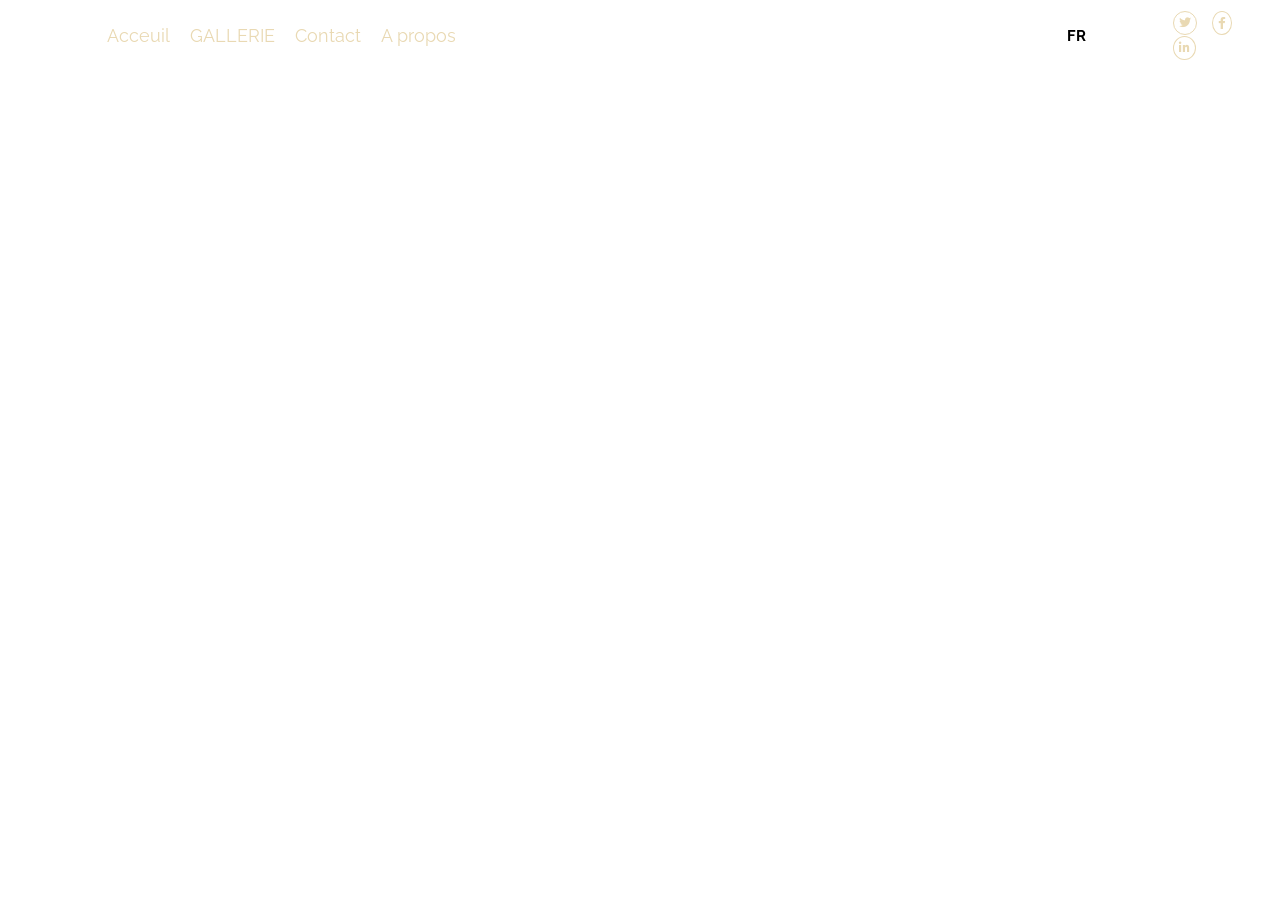
==== index.html @ 1fc429e8 "add the main file" ====
<!DOCTYPE html>
<html lang="en">
<head>
    <meta charset="UTF-8">
    <meta name="viewport" content="width=device-width, initial-scale=1.0">
    <title>Document</title>
    <link rel="stylesheet" href="design/style.css">
    <link rel="stylesheet" href="design/all.min.css">
    <link rel="preconnect" href="https://fonts.googleapis.com">
<link rel="preconnect" href="https://fonts.gstatic.com" crossorigin>
<link href="https://fonts.googleapis.com/css2?family=Raleway:wght@100;200;300;400;500;600;700;800;900&display=swap" rel="stylesheet">
</head>
<body>
    <header>
        <ul>
            <li>Acceuil</li>
            <li>GALLERIE</li>
            <li>Contact</li>
            <li>A propos</li>
        </ul>
        <div class="lang">
            <h5>FR</h5>
        </div>
        <div class="social">
            <a href="#"><i class="fa-brands fa-twitter"></i></a>
            <a href="#"><i class="fa-brands fa-facebook-f"></i></a>
            <a href="#"><i class="fa-brands fa-linkedin-in"></i></a>
        </div>
    </header>
</body>
</html>
---- design/style.css ----
*{
    box-sizing: border-box;
    margin: 0;
    padding: 0;
}
body{
    font-family: 'Raleway', sans-serif;
}
:root{
    --main-color:#e9d9b3;
}
header{
    display:grid;
    grid-template-columns: repeat(12,minmax(0,1fr));
    justify-content: center;
    align-items: center;
    height: 70px;
    font-weight: 400;
    font-size: 18px;
}
header ul{
    list-style: none;
    grid-column: 2/6;
    display: flex;
}
header ul li{
    margin-right: 20px;
    color: var(--main-color);
}
header .lang{
    grid-column: 11/12;
}
head .lang h5{
    color: var(--main-color);
}
header .social{
    grid-column: 12/13;
}
header .social a{
    color: var(--main-color);
    margin-right: 10px;
    
}
header .social a i{
    font-size: 12px;
    border: 1px solid var(--main-color);
    padding: 5px;
    border-radius: 50%;
}
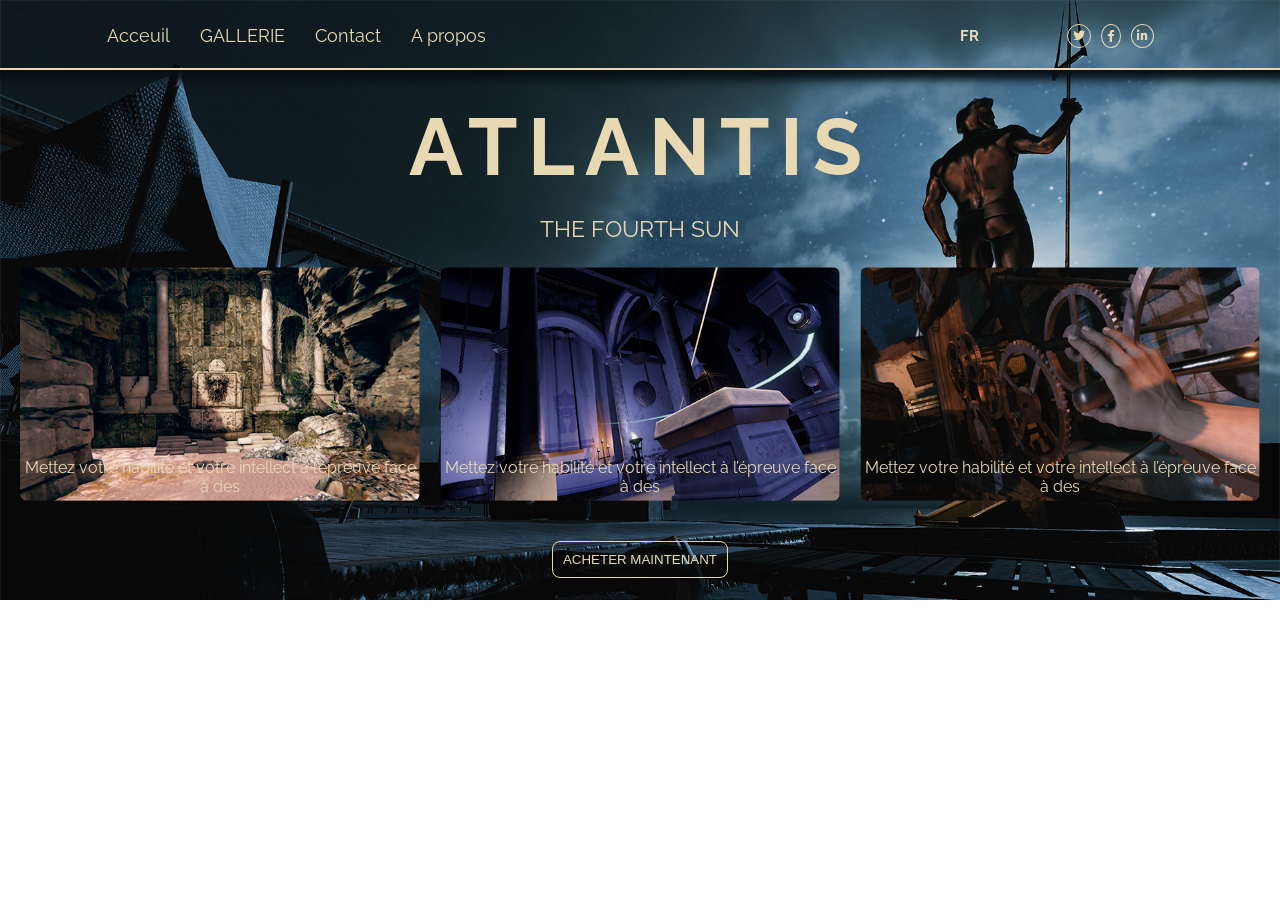
==== commit 60d3b692: "add the initial files" ====
--- a/index.html
+++ b/index.html
@@ -22,10 +22,35 @@
             <h5>FR</h5>
         </div>
         <div class="social">
+            <ul>
             <a href="#"><i class="fa-brands fa-twitter"></i></a>
             <a href="#"><i class="fa-brands fa-facebook-f"></i></a>
             <a href="#"><i class="fa-brands fa-linkedin-in"></i></a>
+        </ul>
         </div>
     </header>
+    <div class="main">
+        <div class="container">
+            <div class="title">Atlantis</div>
+            <div class="demi-title">the fourth sun</div>
+            <div class="boxs">
+            <div class="box">
+                <img src="design/main-1.png" alt="">
+                <p>Mettez votre habilité et votre intellect à l’épreuve face à des</p>
+            </div>
+            <div class="box">
+                <img src="design/main-2.png" alt="">
+                <p>Mettez votre habilité et votre intellect à l’épreuve face à des</p>
+            </div>
+            <div class="box">
+                <img src="design/main-3.png" alt="">
+                <p>Mettez votre habilité et votre intellect à l’épreuve face à des</p>
+            </div>
+        </div>
+        <div class="button">
+        <button>acheter maintenant</button>
+    </div>
+        </div>
+    </div>
 </body>
 </html>
--- a/design/style.css
+++ b/design/style.css
@@ -17,6 +17,9 @@
     height: 70px;
     font-weight: 400;
     font-size: 18px;
+    position: relative;
+    box-shadow: 0 0 9px 10px #061016;
+    z-index: 3;
 }
 header ul{
     list-style: none;
@@ -24,26 +27,127 @@
     display: flex;
 }
 header ul li{
-    margin-right: 20px;
+    margin-right: 30px;
     color: var(--main-color);
 }
 header .lang{
-    grid-column: 11/12;
+    grid-column: 10/11;
 }
-head .lang h5{
+header .lang h5{
     color: var(--main-color);
 }
 header .social{
-    grid-column: 12/13;
+    grid-column: 11/12;
+    display: flex;
+    flex-wrap: nowrap;
 }
 header .social a{
     color: var(--main-color);
     margin-right: 10px;
-    
+
 }
 header .social a i{
     font-size: 12px;
     border: 1px solid var(--main-color);
     padding: 5px;
     border-radius: 50%;
+}
+header::after{
+    content: "";
+    position: absolute;
+    width: 100%;
+    height: 2px;
+    background-color: var(--main-color);
+    bottom: 0;
+}
+/* ------------------ main -----------------------  */
+.main{
+    height: 600px;
+    background: url('./main.png');
+    background-size: cover;
+    width: 100%;
+    height: 600px;
+    position: absolute;
+    top: 0;
+}
+.container{
+    margin: 0 auto;
+}
+@media(min-width:767px){
+    .container{
+        width: 650px;
+    }
+
+}
+@media(min-width:950px){
+    .container{
+        width: 940px;
+    }
+
+}
+@media(min-width:1200px){
+    .container{
+        width: 1150px;
+    }
+
+}
+.main .container .title{
+    color: var(--main-color);
+    font-size: 80px;
+    font-weight: bold;
+    text-align: center;
+    letter-spacing: 10px;
+    position: absolute;
+    top: 100px;
+    left: 50%;
+    transform: translateX(-50%);
+    text-transform: uppercase;
+
+}
+.main .container .demi-title{
+    color: var(--main-color);
+    text-align: center;
+    position: relative;
+    top: 215px;
+    font-size: 23px;
+    text-transform: uppercase;
+    font-weight: 400;
+}
+/* -------------------- boxes -------------------------------------  */
+.main .container .boxs{
+    display: flex;
+    justify-content: center;
+    flex-wrap: nowrap;
+    position: relative;
+    top: 230px;
+}
+.main .container .boxs .box{
+    margin: 10px;
+
+    position: relative;
+}
+.main .container .boxs .box img{
+    width: 400px;
+    height: 100%;
+    border-radius: 8px;
+}
+.main .container .boxs .box p {
+position: absolute;
+color: var(--main-color);
+bottom: 0;
+text-align: center;
+margin: 0 4px 5px 4px;
+}
+.main .container .button{
+    text-align: center;
+    position: relative;
+    bottom: -260px;
+}
+.main .container .button button{
+    padding: 10px;
+    background: transparent;
+    color: var(--main-color);
+    border: 1px solid var(--main-color);
+    text-transform: uppercase;
+    border-radius: 8px;
 }
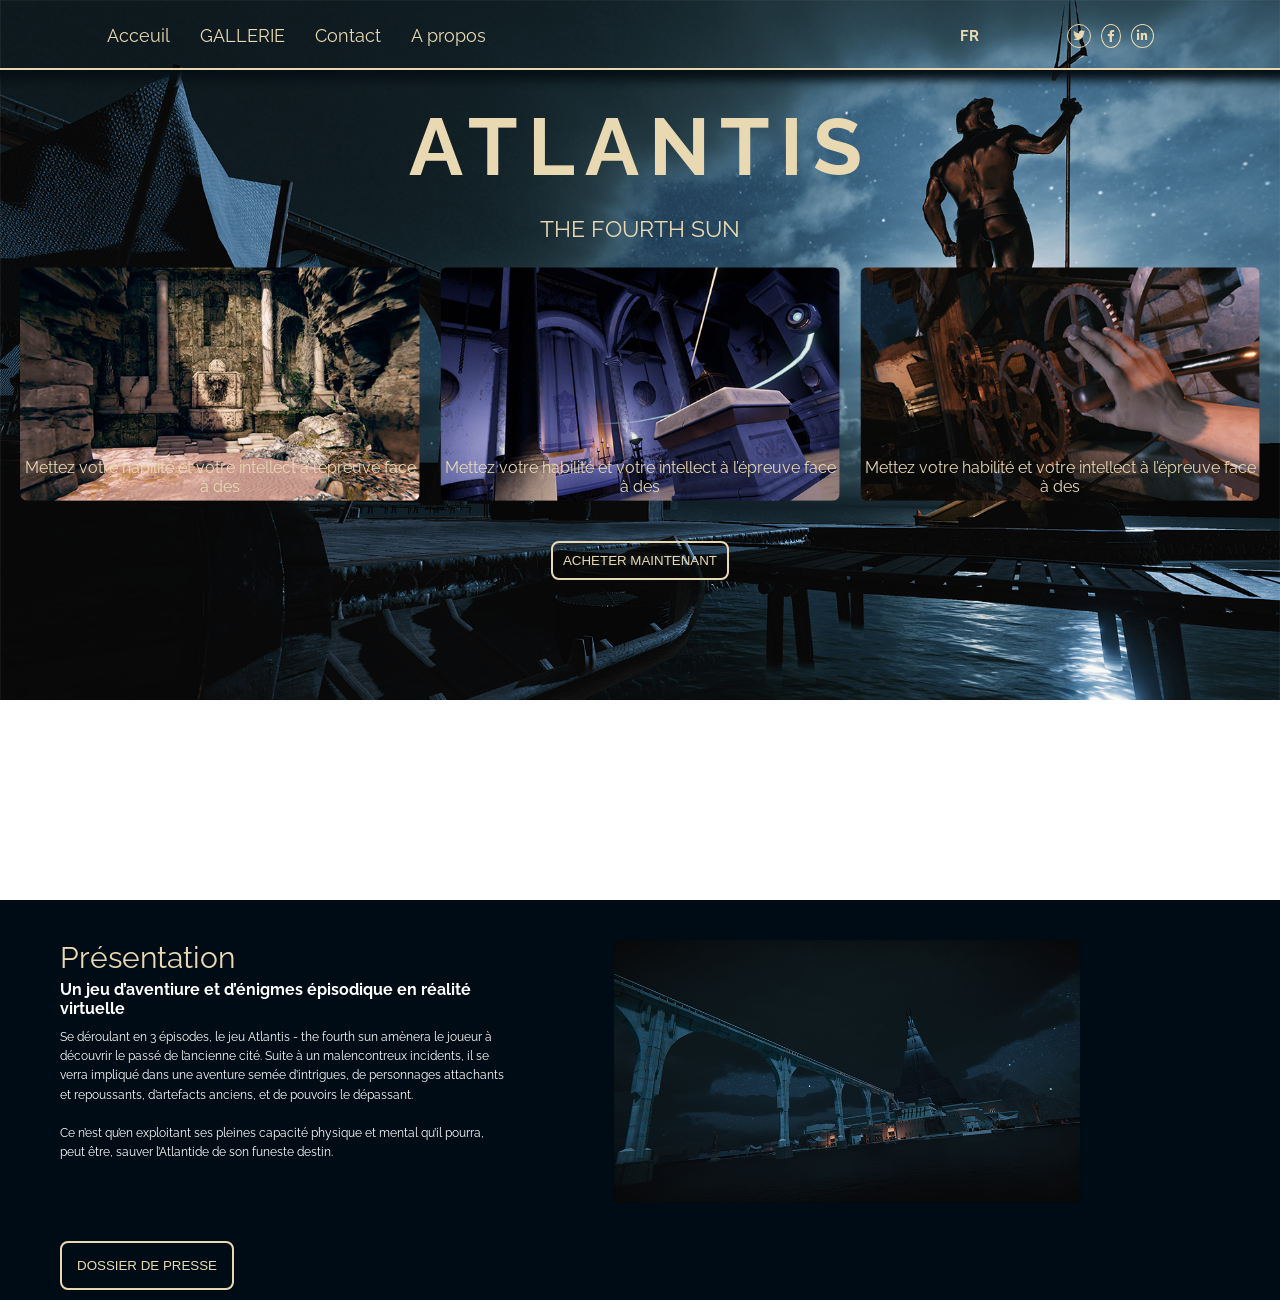
==== commit 3de09b3c: "add section presentation" ====
--- a/index.html
+++ b/index.html
@@ -52,5 +52,22 @@
     </div>
         </div>
     </div>
+    <!-- -------- pre ------------------ -->
+    <div class="presentation">
+        <div class="content">
+        <div class="text">
+        <h3>présentation</h3>
+        <h5>Un jeu d’aventiure et d’énigmes épisodique en réalité virtuelle</h5>
+        <p>Se déroulant en 3 épisodes, le jeu Atlantis - the fourth sun amènera le joueur à découvrir le passé de l’ancienne cité. Suite à un malencontreux incidents, il se verra impliqué dans une aventure semée d’intrigues, de personnages attachants et repoussants, d’artefacts anciens, et de pouvoirs le dépassant.
+           <br><br>
+            Ce n’est qu’en exploitant ses pleines capacité physique et mental qu’il pourra, peut être, sauver l’Atlantide de son funeste destin.</p>
+    </div>
+    <div class="image">
+        <img src="./design/prese.png" alt="">
+    </div>
+</div>
+<button>dossier de presse</button>
+</div>
+
 </body>
 </html>
--- a/design/style.css
+++ b/design/style.css
@@ -66,7 +66,7 @@
     background: url('./main.png');
     background-size: cover;
     width: 100%;
-    height: 600px;
+    height: 700px;
     position: absolute;
     top: 0;
 }
@@ -147,7 +147,57 @@
     padding: 10px;
     background: transparent;
     color: var(--main-color);
-    border: 1px solid var(--main-color);
+    border: 2px solid var(--main-color);
     text-transform: uppercase;
     border-radius: 8px;
-}+}
+/* --------------------- presentation ------------------  */
+.presentation .content{
+    height: 400px;
+    background-color:#000c15;
+    position: absolute;
+    bottom: -400px; 
+    display: flex;
+}
+.presentation .text{
+    flex-basis: 40%;
+    margin: 40px 10px 0 60px;
+}
+.presentation h3{
+ color: var(--main-color);
+ font-weight: 400;
+ font-size: 30px;
+ text-transform: capitalize;
+}
+.presentation h5{
+    color: white;
+    margin-top: 5px;
+    font-size: 16px;
+}
+.presentation p{
+    margin-top: 10px;
+    color: white;
+    font-size: 12px;
+    line-height: 1.6;
+}
+
+.presentation .image{
+    margin-left: 100px;
+    margin-top:40px;
+    flex-basis: 60%;
+}
+.presentation .image img{
+    width: 70%;
+}
+.presentation button{
+    position: absolute;
+    bottom: -390px;
+    left: 60px;
+    margin-top: 15px;
+    padding: 15px;
+    background-color: transparent;
+    border: 2px solid var(--main-color);
+    border-radius: 8px;
+    color: var(--main-color);
+    text-transform: uppercase
+}
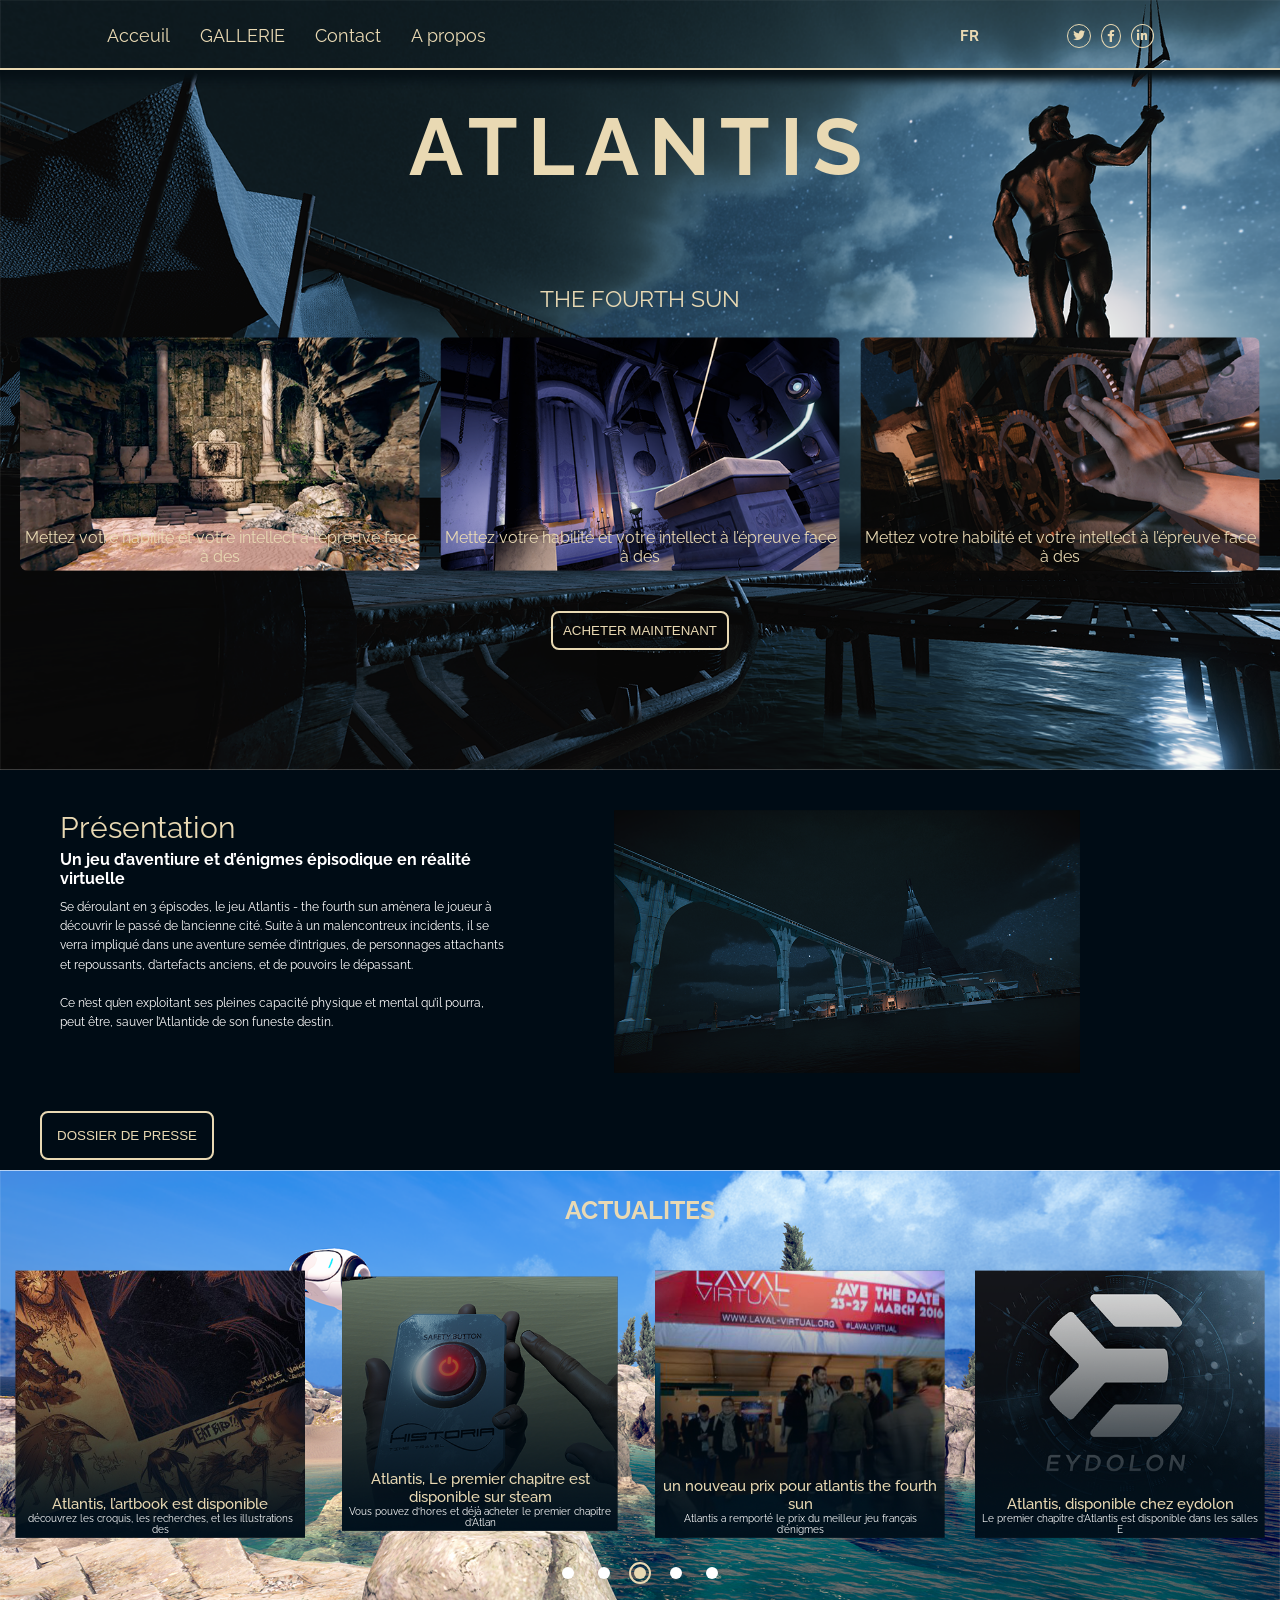
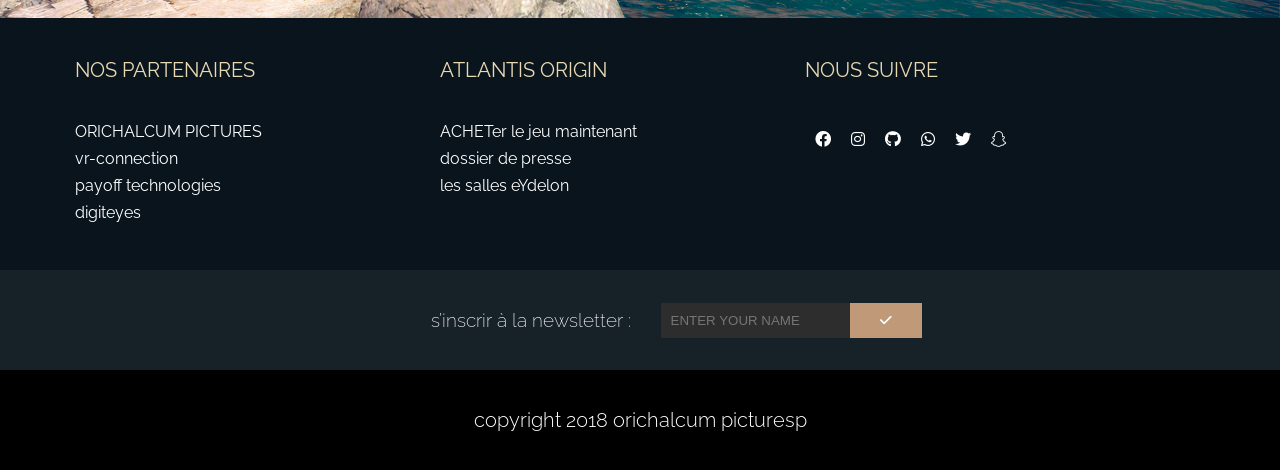
==== commit ff4d3790: "finish the main page" ====
--- a/index.html
+++ b/index.html
@@ -11,6 +11,7 @@
 <link href="https://fonts.googleapis.com/css2?family=Raleway:wght@100;200;300;400;500;600;700;800;900&display=swap" rel="stylesheet">
 </head>
 <body>
+    <div class="header">
     <header>
         <ul>
             <li>Acceuil</li>
@@ -52,6 +53,7 @@
     </div>
         </div>
     </div>
+</div>
     <!-- -------- pre ------------------ -->
     <div class="presentation">
         <div class="content">
@@ -68,6 +70,92 @@
 </div>
 <button>dossier de presse</button>
 </div>
-
+<div class="actualites">
+    <h2>actualites</h2>
+    <div class="boxs">
+        <div class="box">
+            <img src="./act-1.png" alt="">
+            <div class="text">
+            <h3>Atlantis,  l’artbook est disponible</h3>
+            <p>découvrez les croquis, les recherches, et les illustrations des</p>
+        </div>
+        </div>
+        <div class="box">
+            <div class="text">
+            <img src="./act-2.png" alt="">
+            <div class="text">
+            <h3>Atlantis, Le premier chapitre est disponible sur steam</h3>
+            <p>Vous pouvez d’hores et déjà acheter le premier chapitre d’Atlan</p>
+        </div>
+        </div>
+        </div>
+        <div class="box">
+            <img src="./act-3.png" alt="">
+            <div class="text">
+            <h3>un nouveau prix pour atlantis the fourth sun </h3>
+            <p>Atlantis a remporté le prix du meilleur jeu français d’énigmes </p>
+        </div>
+        </div>
+        <div class="box">
+            <img src="./act-4.png" alt="">
+            <div class="text">
+            <h3>Atlantis, disponible chez eydolon</h3>
+            <p>Le premier chapitre d’Atlantis est disponible dans les salles E</p>
+        </div>
+        </div>
+    </div>
+    <div class="bullets">
+        <span></span>
+        <span></span>
+        <span class="active"></span>
+        <span></span>
+        <span></span>
+    </div>
+</div>
+<!-- ------------------ liens -------------------------------------------- -->
+<div class="liens">
+    <div class="container">
+<div class="box">
+    <h3>Nos partenaires</h3>
+    <ul>
+        <li>ORICHALCUM PICTURES</li>
+        <li>vr-connection</li>
+        <li>payoff technologies</li>
+        <li>digiteyes</li>
+    </ul>
+</div>
+<div class="box">
+    <h3>Atlantis Origin</h3>
+    <ul>
+        <li>ACHETer le jeu maintenant</li>
+        <li>dossier de presse</li>
+        <li>les salles eYdelon</li>
+    </ul>
+</div>
+<div class="box social">
+    <h3>nous suivre</h3>
+    <ul>
+<li><a href="#"><i class="fa-brands fa-facebook"></i></a></li>
+<li><a href="#"><i class="fa-brands fa-instagram"></i></a></li>
+<li><a href="#"><i class="fa-brands fa-github"></i></a></li>
+<li><a href="#"><i class="fa-brands fa-whatsapp"></i></a></li>
+<li><a href="#"><i class="fa-brands fa-twitter"></i></a></li>
+<li><a href="#"><i class="fa-brands fa-snapchat"></i></a></li>
+    </ul>
+</div>
+</div>
+</div>
+<div class="mail">
+    <div class="text">
+        <h3>s’inscrir à la newsletter :</h3>
+    </div>
+    <div class="send">
+        <input type="text" placeholder="ENTER YOUR NAME">
+        <button><a href="#"><i class="fa-solid fa-check"></i></a></button>
+    </div>
+</div>
+<footer>
+<h4>copyright 2018 orichalcum picturesp</h4>
+</footer>
 </body>
 </html>
--- a/design/style.css
+++ b/design/style.css
@@ -8,6 +8,10 @@
 }
 :root{
     --main-color:#e9d9b3;
+}
+.header{
+    background: url('./main.png');
+    background-size: cover;
 }
 header{
     display:grid;
@@ -63,12 +67,8 @@
 /* ------------------ main -----------------------  */
 .main{
     height: 600px;
-    background: url('./main.png');
-    background-size: cover;
     width: 100%;
     height: 700px;
-    position: absolute;
-    top: 0;
 }
 .container{
     margin: 0 auto;
@@ -152,11 +152,13 @@
     border-radius: 8px;
 }
 /* --------------------- presentation ------------------  */
+.presentation{
+    position: relative;
+}
 .presentation .content{
     height: 400px;
     background-color:#000c15;
-    position: absolute;
-    bottom: -400px; 
+    /* position: absolute; */
     display: flex;
 }
 .presentation .text{
@@ -191,8 +193,8 @@
 }
 .presentation button{
     position: absolute;
-    bottom: -390px;
-    left: 60px;
+    bottom: 10px;
+    left: 40px;
     margin-top: 15px;
     padding: 15px;
     background-color: transparent;
@@ -201,3 +203,150 @@
     color: var(--main-color);
     text-transform: uppercase
 }
+.actualites{
+padding: 25px 0;
+background: url('./min-act.png');
+background-size: cover;
+position: relative;
+}
+.actualites h2{
+    text-align: center;
+    font-size: 25px;
+    color: var(--main-color);
+    text-transform: uppercase;
+
+}
+.actualites .boxs{
+    margin-top: 30px;
+    display: flex;
+    justify-content:center;
+}
+.actualites .boxs .box{
+    flex-basis: 300px;
+    margin: 15px;
+    position: relative;
+}
+.actualites .boxs .box img{
+  width: 100%;
+}
+.actualites .boxs .box .text{
+    position: absolute;
+    bottom: 0;
+    margin: 7px;
+    text-align: center;
+}
+.actualites .boxs .box .text h3{
+    color: var(--main-color);
+    font-size: 15px;
+    font-weight: 500;
+}
+.actualites .boxs .box .text p{
+    color: white;
+    font-weight: normal;
+    font-size: 10px;
+}
+.actualites .bullets{
+    text-align: center;
+}
+.actualites .bullets span{
+    margin: 10px;
+    width: 12px;
+    height: 12px;
+    background-color: white;
+    border-radius: 50%;
+    display: inline-block;
+    position: relative;
+}
+.actualites .bullets span.active::before{
+    content: "";
+    position: absolute;
+    width: 18px;
+    height: 18px;
+    background-color: transparent;
+    border: 2px solid var(--main-color);
+    border-radius: 50%;
+    top: -5px;
+    left: -5px;
+}
+.actualites .bullets span.active{
+    background-color: var(--main-color);
+}
+.liens{
+    background-color: #09141c;
+    padding: 30px 0;
+}
+.liens .container{
+    display: flex;
+}
+.liens .box{
+    margin: 10px;
+    flex-basis: 30%;
+    color: white;
+}
+.liens .box h3{
+    color: var(--main-color);
+    font-size: 20px;
+    font-weight: 400;
+    text-transform: uppercase;
+}
+.liens .box ul{
+    list-style: none;
+    margin-top: 40px;
+}
+.liens .box ul li{
+    margin: 8px 0;
+}
+.liens .box.social ul {
+    display: flex;
+    justify-content: start;
+}
+.liens .box.social ul li a{
+    color: white;
+    margin: 0 10px;
+
+}
+.mail{
+    display: flex;
+    background-color: #172128;
+    padding: 10px 0;
+    height: 100px;
+    justify-content: center;
+    align-items: center;
+}
+.mail .text{
+    color: white;
+    margin-right: 30px;
+}
+.mail .text h3{
+    font-weight: 200;
+}
+.mail .send{
+    position: relative;
+}
+.mail .send input{
+    padding: 10px;
+    background-color: #2d2d2d;
+    border: none;
+}
+.mail .send button{
+    padding:10px 30px;
+    border: none;
+    position: absolute;
+    background-color: #c09a78;
+}
+.mail .send button a{
+    color: white;
+
+}
+footer{
+    height: 100px;
+    background-color: black;
+    display: flex;
+    justify-content: center;
+    align-items: center;
+}
+footer h4{
+    color: white;
+    font-size: 20px;
+    font-weight: 300;
+}
